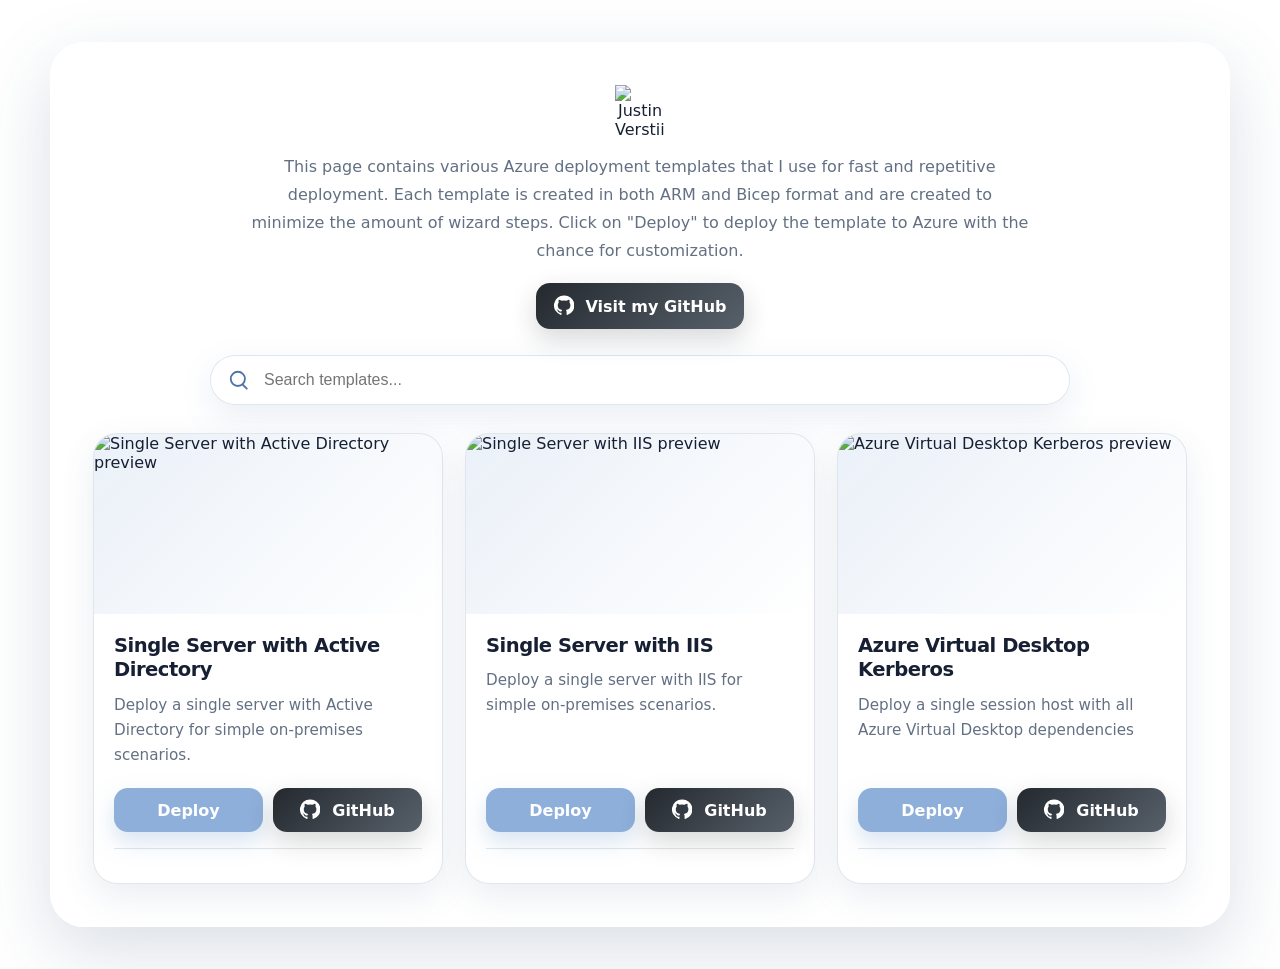
==== index.html @ 9f0c294f "Add files via upload" ====
<!doctype html>
<html lang="en">
<head>
  <meta charset="UTF-8" />
  <meta name="viewport" content="width=device-width, initial-scale=1.0" />
  <title>Azure Deployment Templates | justinverstijnen.nl</title>
  <link rel="stylesheet" href="assets/style.css" />
  <script defer src="https://cloud.umami.is/script.js" data-website-id="3ce7d7a4-539b-4d3c-981e-e96189fa5ac8"></script>
  <script async src="https://pagead2.googlesyndication.com/pagead/js/adsbygoogle.js?client=ca-pub-4082816808518335" crossorigin="anonymous"></script>
</head>
<body>
  <main class="page-shell">
    <section class="tools-container">
      <header class="site-header">
        <a class="logo-link" href="https://justinverstijnen.nl" target="_blank" rel="noopener noreferrer" aria-label="Visit justinverstijnen.nl">
          <img src="https://sajvwebsiteblobstorage.blob.core.windows.net/blog/tools-2375/logo.svg" alt="Justin Verstijnen logo" class="site-logo" />
        </a>

        <p class="intro-text">
          This page contains various Azure deployment templates that I use for fast and repetitive deployment. Each template is created in both ARM and Bicep format and are created to minimize the amount of wizard steps. Click on "Deploy" to deploy the template to Azure with the chance for customization.
        </p>

        <a class="github-main" href="https://github.com/JustinVerstijnen" target="_blank" rel="noopener noreferrer">
          <span class="github-icon" aria-hidden="true">
            <svg viewBox="0 0 24 24" width="20" height="20"><path fill="currentColor" d="M12 .5A12 12 0 0 0 8.2 23.9c.6.1.8-.3.8-.6v-2.1c-3.3.7-4-1.4-4-1.4-.5-1.3-1.3-1.7-1.3-1.7-1.1-.7.1-.7.1-.7 1.2.1 1.8 1.2 1.8 1.2 1.1 1.8 2.8 1.3 3.5 1 .1-.8.4-1.3.8-1.6-2.6-.3-5.4-1.3-5.4-5.9 0-1.3.5-2.4 1.2-3.2-.1-.3-.5-1.5.1-3.2 0 0 1-.3 3.3 1.2a11.4 11.4 0 0 1 6 0c2.3-1.5 3.3-1.2 3.3-1.2.6 1.7.2 2.9.1 3.2.8.8 1.2 1.9 1.2 3.2 0 4.6-2.8 5.6-5.4 5.9.4.4.8 1.1.8 2.2v3.2c0 .3.2.7.8.6A12 12 0 0 0 12 .5Z"/></svg>
          </span>
          Visit my GitHub
        </a>
      </header>

      <div class="search-wrap" role="search">
        <svg class="search-svg" viewBox="0 0 24 24" aria-hidden="true"><path d="M10.75 18.5a7.75 7.75 0 1 1 0-15.5 7.75 7.75 0 0 1 0 15.5Zm5.45-1.3 4.3 4.3" fill="none" stroke="currentColor" stroke-width="2" stroke-linecap="round"/></svg>
        <input id="searchInput" type="search" placeholder="Search templates..." autocomplete="off" />
      </div>

      <section id="toolsGrid" class="tools-grid" aria-live="polite"></section>
      <p id="emptyState" class="empty-state">No templates found.</p>
    </section>
  </main>

  <script src="assets/javascript.js"></script>

<script async src="https://pagead2.googlesyndication.com/pagead/js/adsbygoogle.js?client=ca-pub-4082816808518335"
     crossorigin="anonymous"></script>
<ins class="adsbygoogle"
     style="display:block; text-align:center;"
     data-ad-layout="in-article"
     data-ad-format="fluid"
     data-ad-client="ca-pub-4082816808518335"
     data-ad-slot="9865066433"></ins>
<script>
     (adsbygoogle = window.adsbygoogle || []).push({});
</script>
</body>
</html>
---- assets/style.css ----
:root {
  --background-image: url("https://sajvwebsiteblobstorage.blob.core.windows.net/blog/tools-2375/featured-background_blur.jpg");
  --blue: #8eafda;
  --blue-dark: #4f74a6;
  --text: #172033;
  --muted: #637083;
  --line: rgba(91, 115, 150, 0.18);
  --card: rgba(255, 255, 255, 0.92);
  --card-strong: #ffffff;
  --shadow: 0 24px 70px rgba(52, 79, 115, 0.18);
  --radius: 24px;
  --max: 1180px;
  font-family: Inter, ui-sans-serif, system-ui, -apple-system, BlinkMacSystemFont, "Segoe UI", sans-serif;
}

* { box-sizing: border-box; }

body {
  margin: 0;
  min-height: 100vh;
  color: var(--text);
  background:
    linear-gradient(180deg, rgba(255,255,255,.48), rgba(255,255,255,.74)),
    var(--background-image) center / cover fixed no-repeat;
}

a { color: inherit; text-decoration: none; }

.page-shell {
  width: min(var(--max), calc(100% - 32px));
  margin: 0 auto;
  padding: 42px 0;
}

.tools-container {
  border: 1px solid rgba(255,255,255,.7);
  border-radius: 34px;
  background: rgba(255,255,255,.66);
  box-shadow: var(--shadow);
  backdrop-filter: blur(18px);
  padding: clamp(22px, 4vw, 42px);
}

.site-header {
  display: flex;
  flex-direction: column;
  align-items: center;
  text-align: center;
  gap: 18px;
  margin-bottom: 26px;
}

.logo-link {
  display: inline-flex;
  transition: transform .22s ease;
}

.logo-link:hover { transform: translateY(-2px) scale(1.04); }

.site-logo {
  width: 50px;
  height: 50px;
  object-fit: contain;
  display: block;
}

.intro-text {
  max-width: 780px;
  margin: 0;
  color: var(--muted);
  font-size: 1rem;
  line-height: 1.75;
}

.github-main,
.tool-github {
  display: inline-flex;
  align-items: center;
  justify-content: center;
  gap: 10px;
  border-radius: 14px;
  color: #fff;
  background: linear-gradient(135deg, #24292f, #57606a);
  box-shadow: 0 10px 26px rgba(36, 41, 47, .18);
  font-weight: 750;
  transition: transform .2s ease, box-shadow .2s ease, filter .2s ease;
}

.github-main {
  padding: 12px 18px;
}

.tool-github {
  padding: 11px 14px;
  min-height: 44px;
}

.github-main:hover,
.tool-github:hover {
  transform: translateY(-2px);
  box-shadow: 0 16px 34px rgba(36, 41, 47, .25);
  filter: brightness(1.04);
}

.github-icon {
  display: inline-flex;
  width: 22px;
  height: 22px;
}

.search-wrap {
  display: flex;
  align-items: center;
  gap: 12px;
  margin: 0 auto 28px;
  max-width: 860px;
  padding: 13px 17px;
  border: 1px solid var(--line);
  border-radius: 999px;
  background: rgba(255,255,255,.82);
  box-shadow: 0 12px 34px rgba(79, 116, 166, .12);
}

.search-svg {
  width: 22px;
  height: 22px;
  color: var(--blue-dark);
  flex: 0 0 auto;
}

.search-wrap input {
  width: 100%;
  border: 0;
  outline: 0;
  background: transparent;
  color: var(--text);
  font-size: 1rem;
}

.tools-grid {
  display: grid;
  grid-template-columns: repeat(3, minmax(0, 1fr));
  gap: 22px;
}

.tool-card {
  display: flex;
  flex-direction: column;
  min-height: 100%;
  border: 1px solid var(--line);
  border-radius: var(--radius);
  background: var(--card);
  overflow: hidden;
  box-shadow: 0 12px 34px rgba(67, 93, 128, .11);
  transition: transform .22s ease, box-shadow .22s ease, border-color .22s ease;
}

.tool-card:hover {
  transform: translateY(-6px);
  border-color: rgba(142, 175, 218, .75);
  box-shadow: 0 22px 50px rgba(67, 93, 128, .19);
}

.tool-image-link {
  display: block;
  background: linear-gradient(135deg, rgba(142,175,218,.18), rgba(255,255,255,.45));
}

.tool-image {
  width: 100%;
  height: 180px;
  object-fit: cover;
  display: block;
  transition: transform .28s ease;
}

.tool-card:hover .tool-image { transform: scale(1.03); }

.tool-content {
  display: flex;
  flex-direction: column;
  flex: 1;
  padding: 20px;
}

.tool-title {
  margin: 0 0 10px;
  font-size: 1.22rem;
  line-height: 1.25;
  letter-spacing: -.025em;
}

.tool-description {
  margin: 0;
  color: var(--muted);
  line-height: 1.65;
  font-size: .95rem;
}

.tool-actions {
  display: grid;
  grid-template-columns: 1fr 1fr;
  gap: 10px;
  margin-top: auto;
  padding-top: 20px;
}

.tool-primary {
  display: inline-flex;
  align-items: center;
  justify-content: center;
  min-height: 44px;
  padding: 11px 14px;
  border-radius: 14px;
  background: var(--blue);
  color: #fff;
  font-weight: 750;
  box-shadow: 0 10px 22px rgba(142, 175, 218, .34);
  transition: transform .2s ease, box-shadow .2s ease, background .2s ease;
}

.tool-primary:hover {
  transform: translateY(-2px);
  background: var(--blue-dark);
  box-shadow: 0 16px 28px rgba(79, 116, 166, .3);
}

.shortcut-link {
  margin-top: 16px;
  padding-top: 14px;
  border-top: 1px solid var(--line);
  color: var(--blue-dark);
  font-size: .9rem;
  font-weight: 650;
  word-break: break-word;
}

.shortcut-link:hover { text-decoration: underline; }

.empty-state {
  display: none;
  margin: 24px 0 0;
  padding: 22px;
  border-radius: 18px;
  background: rgba(255,255,255,.72);
  color: var(--muted);
  text-align: center;
}

@media (max-width: 980px) {
  .tools-grid { grid-template-columns: repeat(2, minmax(0, 1fr)); }
}

@media (max-width: 640px) {
  .page-shell { width: min(100% - 20px, var(--max)); padding: 22px 0; }
  .tools-container { border-radius: 24px; padding: 18px; }
  .tools-grid { grid-template-columns: 1fr; }
  .tool-actions { grid-template-columns: 1fr; }
}
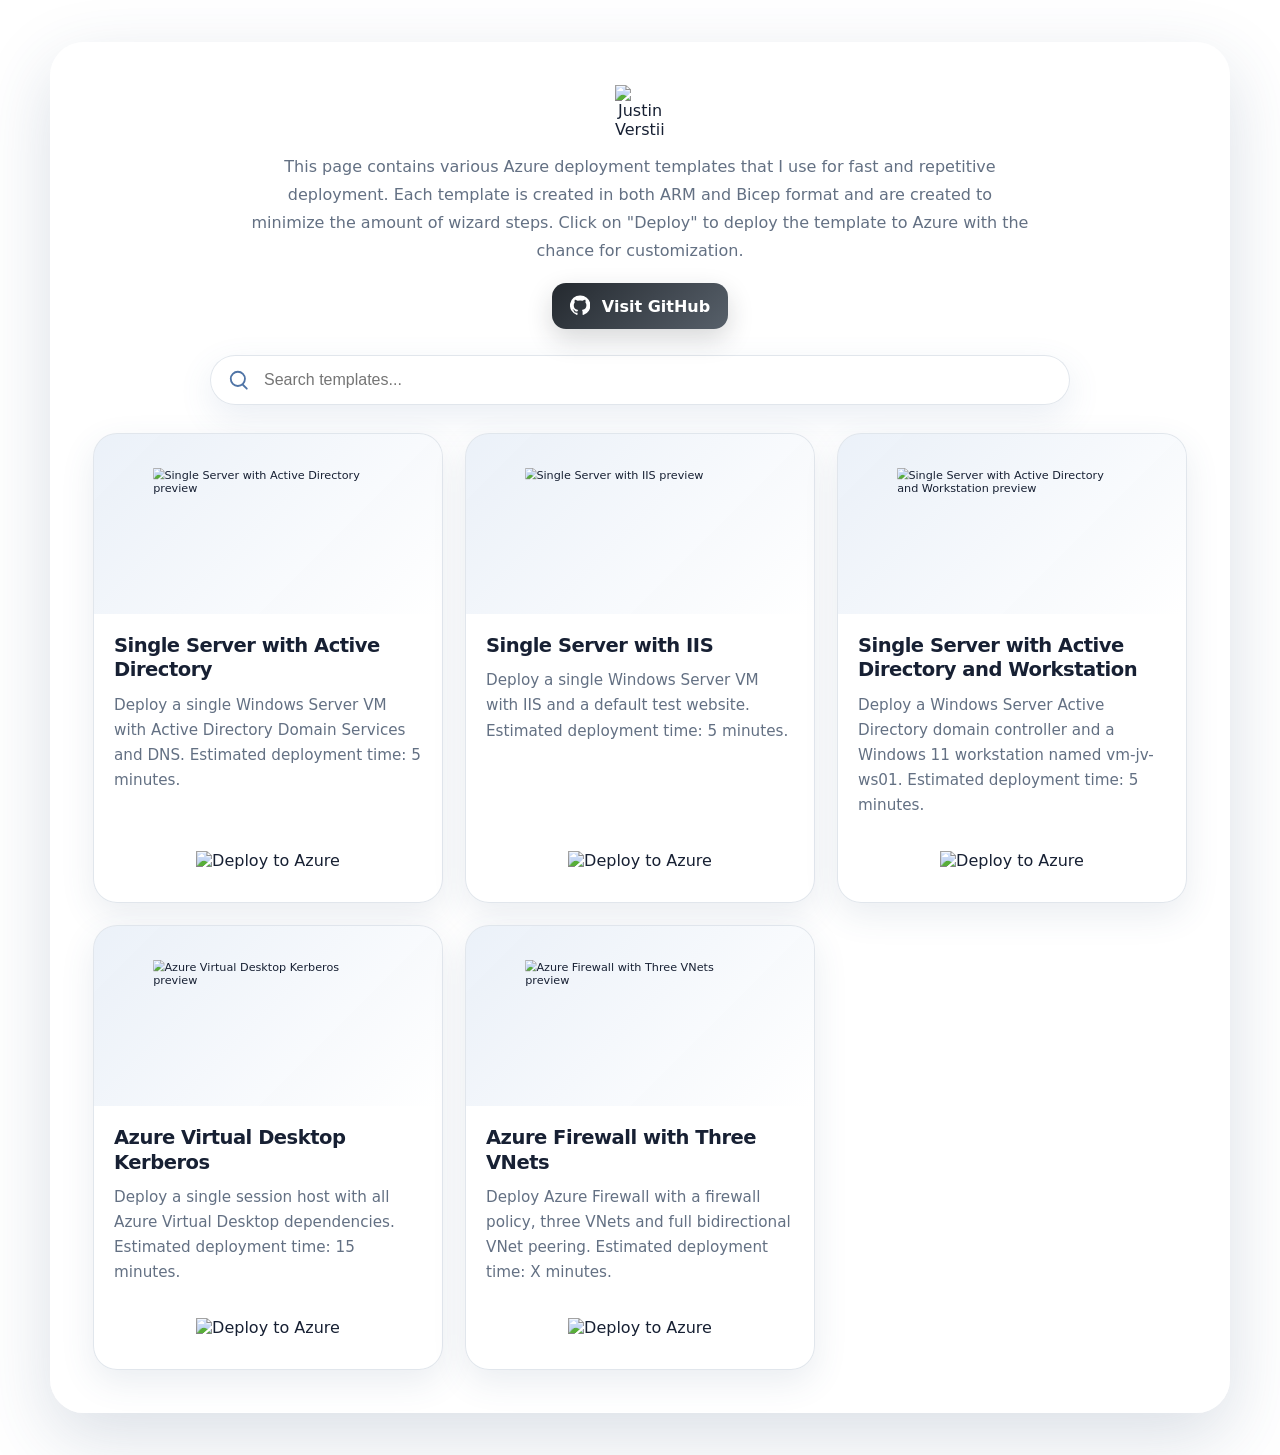
==== commit de6fc5d7: "Add files via upload" ====
--- a/index.html
+++ b/index.html
@@ -20,11 +20,11 @@
           This page contains various Azure deployment templates that I use for fast and repetitive deployment. Each template is created in both ARM and Bicep format and are created to minimize the amount of wizard steps. Click on "Deploy" to deploy the template to Azure with the chance for customization.
         </p>
 
-        <a class="github-main" href="https://github.com/JustinVerstijnen" target="_blank" rel="noopener noreferrer">
+        <a class="github-main" href="https://github.com/JustinVerstijnen/AzureDeploymentTemplates" target="_blank" rel="noopener noreferrer">
           <span class="github-icon" aria-hidden="true">
             <svg viewBox="0 0 24 24" width="20" height="20"><path fill="currentColor" d="M12 .5A12 12 0 0 0 8.2 23.9c.6.1.8-.3.8-.6v-2.1c-3.3.7-4-1.4-4-1.4-.5-1.3-1.3-1.7-1.3-1.7-1.1-.7.1-.7.1-.7 1.2.1 1.8 1.2 1.8 1.2 1.1 1.8 2.8 1.3 3.5 1 .1-.8.4-1.3.8-1.6-2.6-.3-5.4-1.3-5.4-5.9 0-1.3.5-2.4 1.2-3.2-.1-.3-.5-1.5.1-3.2 0 0 1-.3 3.3 1.2a11.4 11.4 0 0 1 6 0c2.3-1.5 3.3-1.2 3.3-1.2.6 1.7.2 2.9.1 3.2.8.8 1.2 1.9 1.2 3.2 0 4.6-2.8 5.6-5.4 5.9.4.4.8 1.1.8 2.2v3.2c0 .3.2.7.8.6A12 12 0 0 0 12 .5Z"/></svg>
           </span>
-          Visit my GitHub
+          Visit GitHub
         </a>
       </header>
 
--- a/assets/style.css
+++ b/assets/style.css
@@ -72,8 +72,7 @@
   line-height: 1.75;
 }
 
-.github-main,
-.tool-github {
+.github-main {
   display: inline-flex;
   align-items: center;
   justify-content: center;
@@ -90,13 +89,8 @@
   padding: 12px 18px;
 }
 
-.tool-github {
-  padding: 11px 14px;
-  min-height: 44px;
-}
-
-.github-main:hover,
-.tool-github:hover {
+
+.github-main:hover {
   transform: translateY(-2px);
   box-shadow: 0 16px 34px rgba(36, 41, 47, .25);
   filter: brightness(1.04);
@@ -162,19 +156,25 @@
 }
 
 .tool-image-link {
-  display: block;
+  display: flex;
+  align-items: center;
+  justify-content: center;
+  height: 180px;
+  padding: 10px;
+  overflow: hidden;
   background: linear-gradient(135deg, rgba(142,175,218,.18), rgba(255,255,255,.45));
 }
 
 .tool-image {
   width: 100%;
-  height: 180px;
-  object-fit: cover;
+  height: 100%;
+  object-fit: contain;
   display: block;
+  transform: scale(.7);
   transition: transform .28s ease;
 }
 
-.tool-card:hover .tool-image { transform: scale(1.03); }
+.tool-card:hover .tool-image { transform: scale(.72); }
 
 .tool-content {
   display: flex;
@@ -198,8 +198,9 @@
 }
 
 .tool-actions {
-  display: grid;
-  grid-template-columns: 1fr 1fr;
+  display: flex;
+  align-items: center;
+  justify-content: center;
   gap: 10px;
   margin-top: auto;
   padding-top: 20px;
@@ -255,5 +256,29 @@
   .page-shell { width: min(100% - 20px, var(--max)); padding: 22px 0; }
   .tools-container { border-radius: 24px; padding: 18px; }
   .tools-grid { grid-template-columns: 1fr; }
-  .tool-actions { grid-template-columns: 1fr; }
-}
+}
+
+
+.deploy-to-azure {
+  display: inline-flex;
+  align-items: center;
+  justify-content: center;
+  min-height: 44px;
+  padding: 0;
+  border-radius: 0;
+  background: transparent;
+  box-shadow: none;
+  transition: transform .2s ease, filter .2s ease;
+}
+
+.deploy-to-azure img {
+  display: block;
+  width: 100%;
+  max-width: 256px;
+  height: auto;
+}
+
+.deploy-to-azure:hover {
+  transform: translateY(-2px);
+  filter: brightness(1.04);
+}
